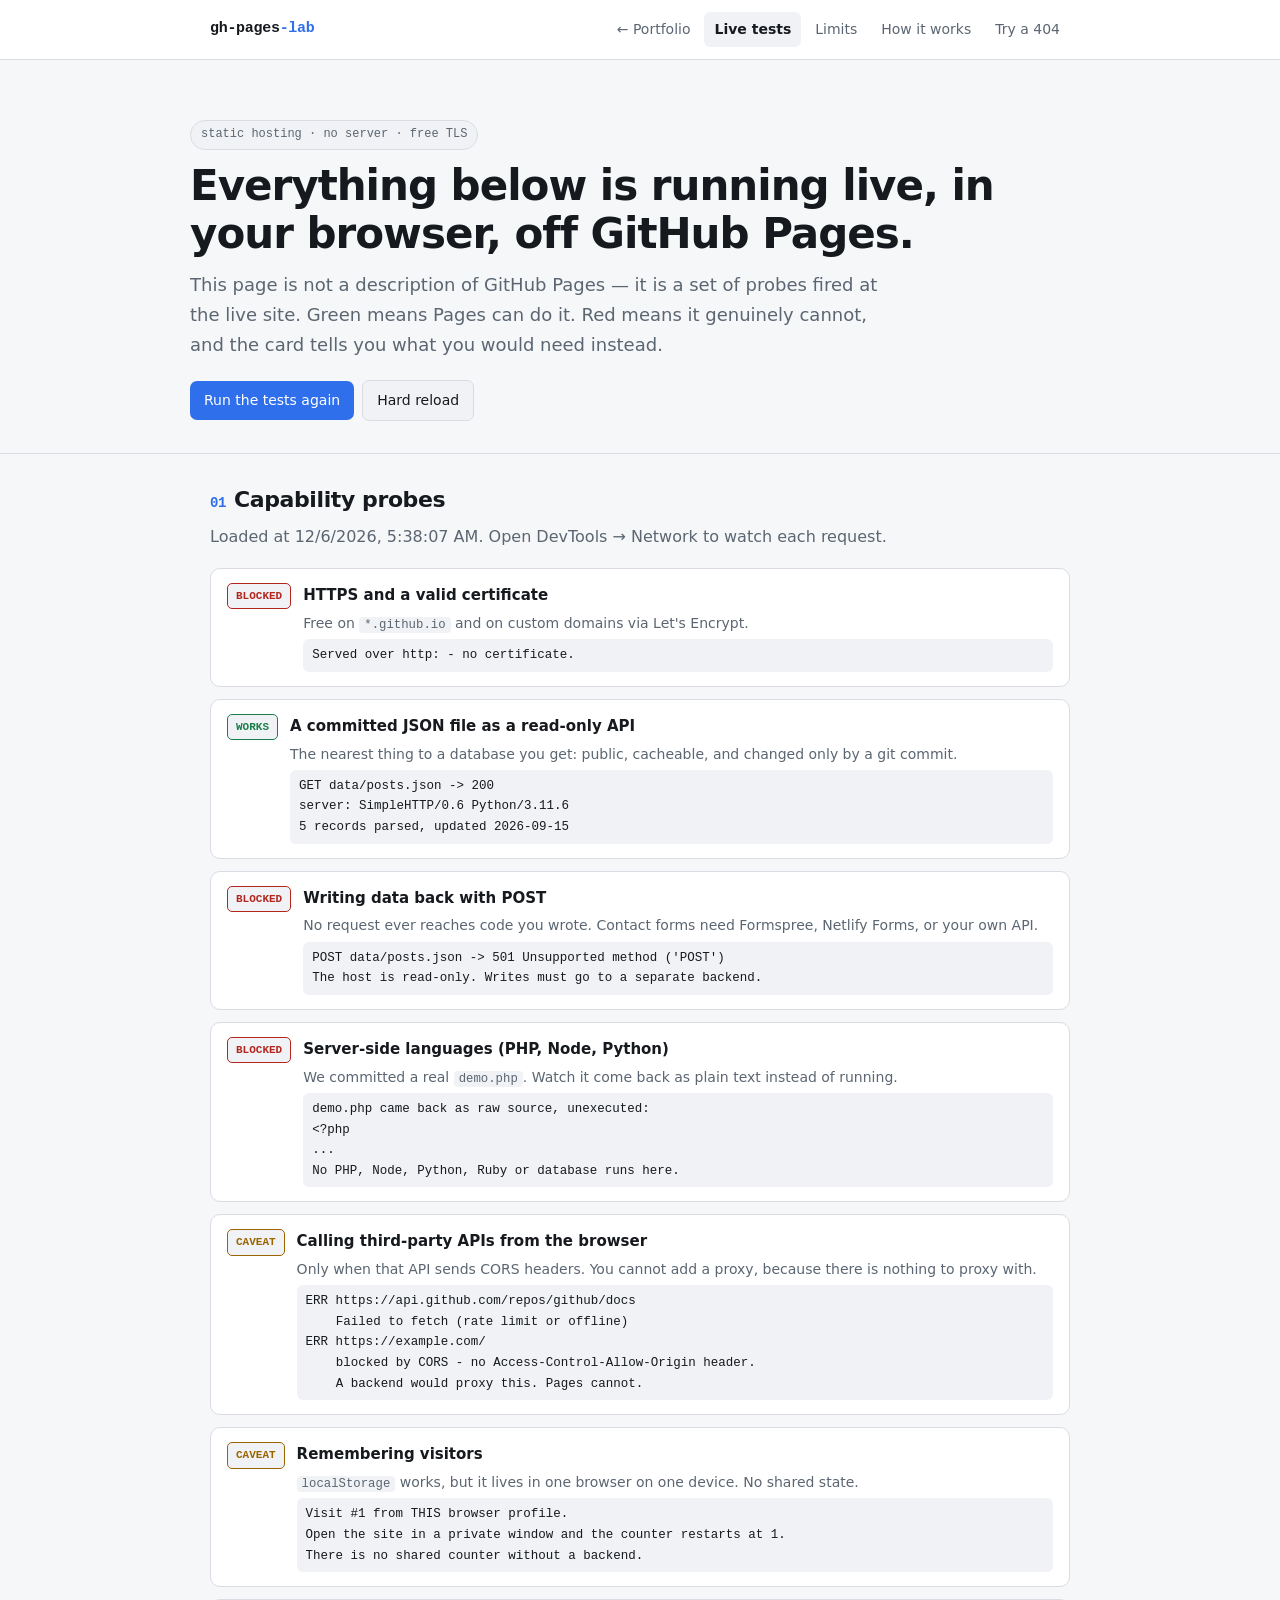
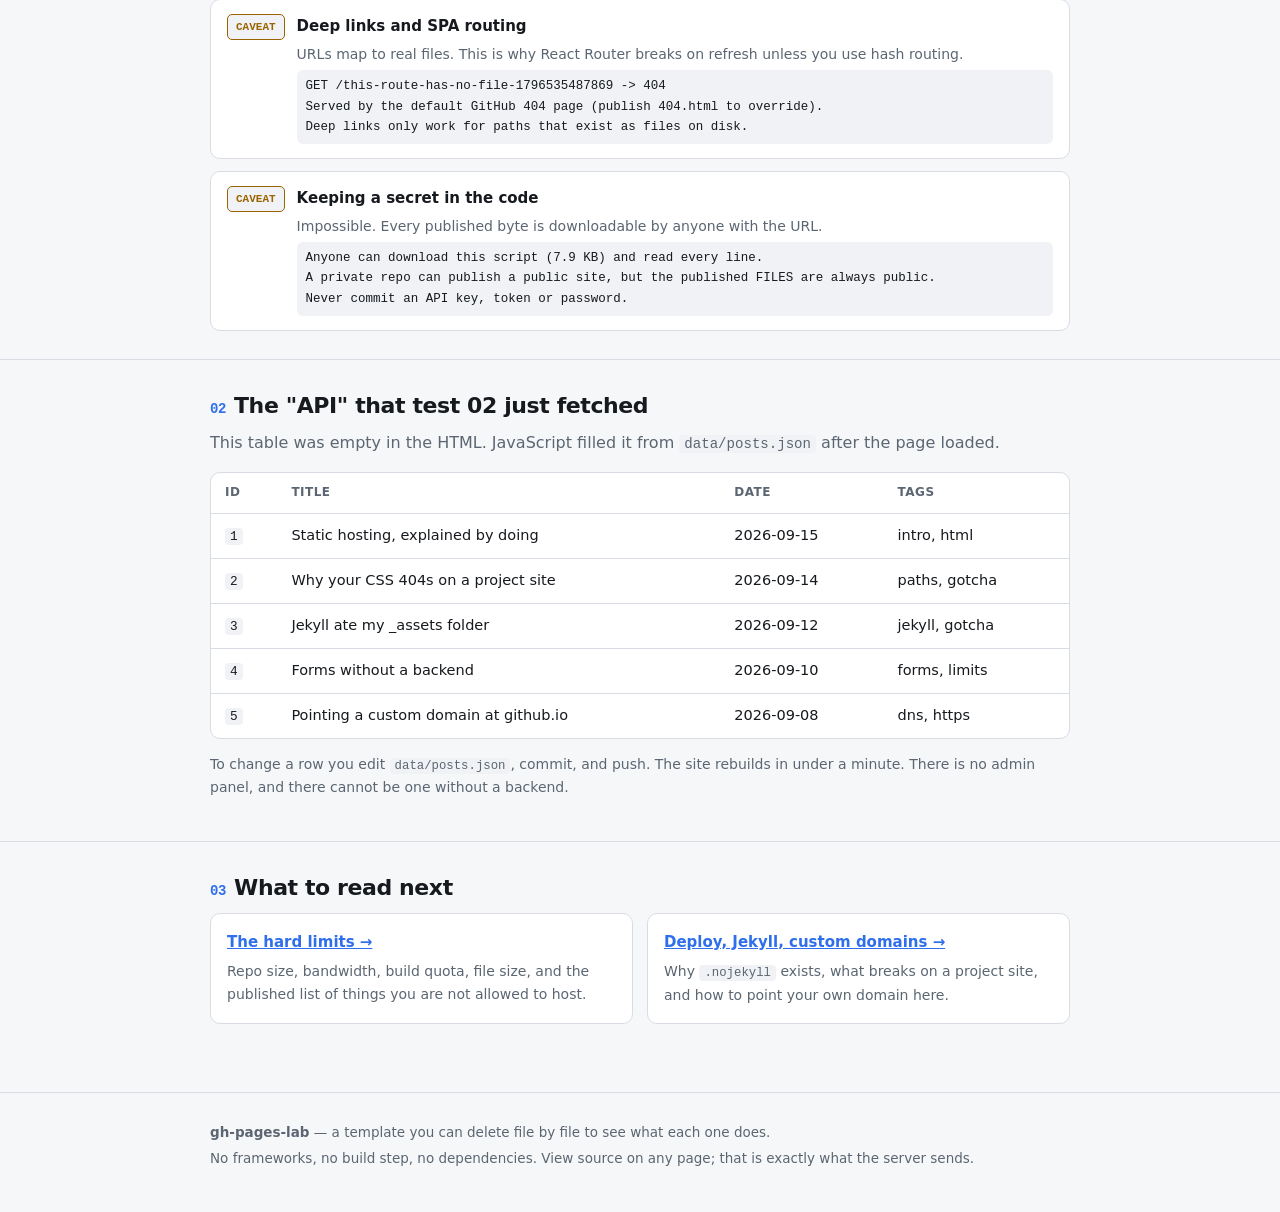
==== lab/index.html @ 284beaba "Add portfolio site; move Pages lab to /lab" ====
<!doctype html>
<html lang="en">
<head>
<meta charset="utf-8">
<meta name="viewport" content="width=device-width, initial-scale=1">
<title>GitHub Pages Lab</title>
<meta name="description" content="A live, self-testing template that shows what GitHub Pages can and cannot do.">
<link rel="icon" href="data:image/svg+xml,<svg xmlns='http://www.w3.org/2000/svg' viewBox='0 0 100 100'><text y='.9em' font-size='90'>&#129514;</text></svg>">
<link rel="stylesheet" href="../assets/css/lab.css">
<script src="lab.js" defer></script>
</head>
<body>

<header class="site">
  <div class="wrap">
    <a class="brand" href="index.html">gh-pages<span>-lab</span></a>
    <nav class="site">
      <a href="../index.html">&larr; Portfolio</a>
      <a href="index.html">Live tests</a>
      <a href="limits.html">Limits</a>
      <a href="how-it-works.html">How it works</a>
      <a href="no-such-page.html">Try a 404</a>
    </nav>
  </div>
</header>

<main>
  <div class="wrap hero">
    <p class="pill">static hosting &middot; no server &middot; free TLS</p>
    <h1>Everything below is running live, in your browser, off GitHub Pages.</h1>
    <p class="lede">
      This page is not a description of GitHub Pages &mdash; it is a set of probes fired at the
      live site. Green means Pages can do it. Red means it genuinely cannot, and the card tells
      you what you would need instead.
    </p>
    <div class="row">
      <button id="rerun">Run the tests again</button>
      <button class="ghost" onclick="location.reload()">Hard reload</button>
    </div>
  </div>

  <section>
    <div class="wrap">
      <h2><span class="num">01</span>Capability probes</h2>
      <p>Loaded at <span id="loaded-at">&hellip;</span>. Open DevTools &rarr; Network to watch each request.</p>

      <div class="tests">
        <article class="test" id="t-https" data-state="run">
          <span class="status">RUNNING</span>
          <h3>HTTPS and a valid certificate</h3>
          <p class="why">Free on <code>*.github.io</code> and on custom domains via Let's Encrypt.</p>
          <output>&hellip;</output>
        </article>

        <article class="test" id="t-json" data-state="run">
          <span class="status">RUNNING</span>
          <h3>A committed JSON file as a read-only API</h3>
          <p class="why">The nearest thing to a database you get: public, cacheable, and changed only by a git commit.</p>
          <output>&hellip;</output>
        </article>

        <article class="test" id="t-post" data-state="run">
          <span class="status">RUNNING</span>
          <h3>Writing data back with POST</h3>
          <p class="why">No request ever reaches code you wrote. Contact forms need Formspree, Netlify Forms, or your own API.</p>
          <output>&hellip;</output>
        </article>

        <article class="test" id="t-server" data-state="run">
          <span class="status">RUNNING</span>
          <h3>Server-side languages (PHP, Node, Python)</h3>
          <p class="why">We committed a real <code>demo.php</code>. Watch it come back as plain text instead of running.</p>
          <output>&hellip;</output>
        </article>

        <article class="test" id="t-cors" data-state="run">
          <span class="status">RUNNING</span>
          <h3>Calling third-party APIs from the browser</h3>
          <p class="why">Only when that API sends CORS headers. You cannot add a proxy, because there is nothing to proxy with.</p>
          <output>&hellip;</output>
        </article>

        <article class="test" id="t-storage" data-state="run">
          <span class="status">RUNNING</span>
          <h3>Remembering visitors</h3>
          <p class="why"><code>localStorage</code> works, but it lives in one browser on one device. No shared state.</p>
          <output>&hellip;</output>
        </article>

        <article class="test" id="t-routing" data-state="run">
          <span class="status">RUNNING</span>
          <h3>Deep links and SPA routing</h3>
          <p class="why">URLs map to real files. This is why React Router breaks on refresh unless you use hash routing.</p>
          <output>&hellip;</output>
        </article>

        <article class="test" id="t-secrets" data-state="run">
          <span class="status">RUNNING</span>
          <h3>Keeping a secret in the code</h3>
          <p class="why">Impossible. Every published byte is downloadable by anyone with the URL.</p>
          <output>&hellip;</output>
        </article>
      </div>
    </div>
  </section>

  <section>
    <div class="wrap">
      <h2><span class="num">02</span>The "API" that test 02 just fetched</h2>
      <p>This table was empty in the HTML. JavaScript filled it from <code>data/posts.json</code> after the page loaded.</p>
      <div class="tablewrap">
        <table id="posts">
          <thead><tr><th>ID</th><th>Title</th><th>Date</th><th>Tags</th></tr></thead>
          <tbody><tr><td colspan="4">loading&hellip;</td></tr></tbody>
        </table>
      </div>
      <p style="font-size:14px;color:var(--muted)">
        To change a row you edit <code>data/posts.json</code>, commit, and push. The site rebuilds in
        under a minute. There is no admin panel, and there cannot be one without a backend.
      </p>
    </div>
  </section>

  <section>
    <div class="wrap">
      <h2><span class="num">03</span>What to read next</h2>
      <div class="grid2">
        <div class="card">
          <h3><a href="limits.html">The hard limits &rarr;</a></h3>
          <p>Repo size, bandwidth, build quota, file size, and the published list of things you are not allowed to host.</p>
        </div>
        <div class="card">
          <h3><a href="how-it-works.html">Deploy, Jekyll, custom domains &rarr;</a></h3>
          <p>Why <code>.nojekyll</code> exists, what breaks on a project site, and how to point your own domain here.</p>
        </div>
      </div>
    </div>
  </section>
</main>

<footer class="site">
  <div class="wrap">
    <p><strong>gh-pages-lab</strong> &mdash; a template you can delete file by file to see what each one does.</p>
    <p>No frameworks, no build step, no dependencies. View source on any page; that is exactly what the server sends.</p>
  </div>
</footer>

</body>
</html>
---- assets/css/lab.css ----
/* ---------------------------------------------------------------
   GitHub Pages Lab - stylesheet
   Plain CSS on purpose: no build step, no Sass, no bundler.
   GitHub Pages serves this file byte-for-byte as it sits in git.
   --------------------------------------------------------------- */

:root {
  --bg: #f6f7f9;
  --surface: #ffffff;
  --surface-2: #f0f2f5;
  --border: #d9dde3;
  --text: #16191d;
  --muted: #5b6672;
  --accent: #2f6feb;
  --ok: #1a7f4b;
  --warn: #9a6400;
  --fail: #b3261e;
  --mono: ui-monospace, SFMono-Regular, "SF Mono", Menlo, Consolas, monospace;
  --radius: 10px;
  --maxw: 900px;
}

@media (prefers-color-scheme: dark) {
  :root {
    --bg: #0f1216;
    --surface: #171b21;
    --surface-2: #1e242c;
    --border: #2b323b;
    --text: #e6e9ed;
    --muted: #9aa5b1;
    --accent: #6ea8fe;
    --ok: #4ade80;
    --warn: #fbbf24;
    --fail: #f87171;
  }
}

* { box-sizing: border-box; }

body {
  margin: 0;
  background: var(--bg);
  color: var(--text);
  font: 16px/1.65 system-ui, -apple-system, "Segoe UI", Roboto, sans-serif;
  -webkit-text-size-adjust: 100%;
}

.wrap { max-width: var(--maxw); margin: 0 auto; padding: 0 20px; }

/* --- header / nav --- */
header.site {
  border-bottom: 1px solid var(--border);
  background: var(--surface);
  position: sticky; top: 0; z-index: 10;
}
header.site .wrap {
  display: flex; align-items: center; gap: 16px;
  flex-wrap: wrap; padding-block: 12px;
}
.brand {
  font-family: var(--mono); font-weight: 700; font-size: 15px;
  text-decoration: none; color: var(--text); letter-spacing: -0.3px;
}
.brand span { color: var(--accent); }
nav.site { margin-left: auto; display: flex; gap: 4px; flex-wrap: wrap; }
nav.site a {
  color: var(--muted); text-decoration: none; font-size: 14px;
  padding: 6px 10px; border-radius: 6px;
}
nav.site a:hover { background: var(--surface-2); color: var(--text); }
nav.site a[aria-current="page"] { color: var(--text); background: var(--surface-2); font-weight: 600; }

/* --- hero --- */
.hero { padding: 48px 0 32px; }
.hero h1 { font-size: clamp(28px, 5vw, 42px); line-height: 1.15; margin: 0 0 12px; letter-spacing: -1px; }
.hero p.lede { font-size: 18px; color: var(--muted); margin: 0 0 20px; max-width: 62ch; }
.pill {
  display: inline-block; font-family: var(--mono); font-size: 12px;
  padding: 4px 10px; border-radius: 999px;
  background: var(--surface-2); border: 1px solid var(--border); color: var(--muted);
}

/* --- sections --- */
section { padding: 28px 0; border-top: 1px solid var(--border); }
section h2 { font-size: 22px; margin: 0 0 6px; letter-spacing: -0.4px; }
section h2 .num { font-family: var(--mono); color: var(--accent); font-size: 14px; margin-right: 8px; }
section > .wrap > p:first-of-type { color: var(--muted); margin-top: 0; }

/* --- test cards --- */
.tests { display: grid; gap: 12px; margin-top: 18px; }
.test {
  background: var(--surface); border: 1px solid var(--border);
  border-radius: var(--radius); padding: 14px 16px;
  display: grid; grid-template-columns: auto 1fr; gap: 4px 12px; align-items: start;
}
.test .status {
  grid-row: span 3;
  font-family: var(--mono); font-size: 11px; font-weight: 700;
  padding: 3px 8px; border-radius: 5px; white-space: nowrap;
  background: var(--surface-2); color: var(--muted); border: 1px solid var(--border);
}
.test[data-state="pass"] .status { color: var(--ok); border-color: currentColor; }
.test[data-state="fail"] .status { color: var(--fail); border-color: currentColor; }
.test[data-state="warn"] .status { color: var(--warn); border-color: currentColor; }
.test h3 { margin: 0; font-size: 15px; font-weight: 650; }
.test .why { margin: 0; font-size: 14px; color: var(--muted); }
.test output {
  font-family: var(--mono); font-size: 12.5px; color: var(--text);
  background: var(--surface-2); border-radius: 6px; padding: 6px 9px;
  display: block; overflow-x: auto; white-space: pre-wrap; word-break: break-word;
}

/* --- generic bits --- */
code, kbd { font-family: var(--mono); font-size: 0.88em; background: var(--surface-2); padding: 1px 5px; border-radius: 4px; }
pre {
  background: var(--surface); border: 1px solid var(--border); border-radius: var(--radius);
  padding: 14px 16px; overflow-x: auto; font-family: var(--mono); font-size: 13px; line-height: 1.55;
}
pre code { background: none; padding: 0; font-size: inherit; }
a { color: var(--accent); }

table { border-collapse: collapse; width: 100%; font-size: 14.5px; }
.tablewrap { overflow-x: auto; border: 1px solid var(--border); border-radius: var(--radius); background: var(--surface); }
th, td { text-align: left; padding: 10px 14px; border-bottom: 1px solid var(--border); vertical-align: top; }
th { font-size: 12px; text-transform: uppercase; letter-spacing: 0.5px; color: var(--muted); }
tbody tr:last-child td { border-bottom: 0; }
td.yes { color: var(--ok); font-weight: 600; }
td.no  { color: var(--fail); font-weight: 600; }

.grid2 { display: grid; gap: 14px; grid-template-columns: repeat(auto-fit, minmax(260px, 1fr)); }
.card {
  background: var(--surface); border: 1px solid var(--border);
  border-radius: var(--radius); padding: 16px;
}
.card h3 { margin: 0 0 6px; font-size: 15px; }
.card p { margin: 0; font-size: 14px; color: var(--muted); }

button {
  font: inherit; font-size: 14px; cursor: pointer;
  background: var(--accent); color: #fff; border: 0;
  padding: 8px 14px; border-radius: 7px;
}
button.ghost { background: var(--surface-2); color: var(--text); border: 1px solid var(--border); }
button:hover { filter: brightness(1.08); }
.row { display: flex; gap: 8px; flex-wrap: wrap; align-items: center; margin-top: 12px; }

footer.site {
  border-top: 1px solid var(--border); margin-top: 40px;
  padding: 24px 0 40px; color: var(--muted); font-size: 13.5px;
}
footer.site p { margin: 4px 0; }
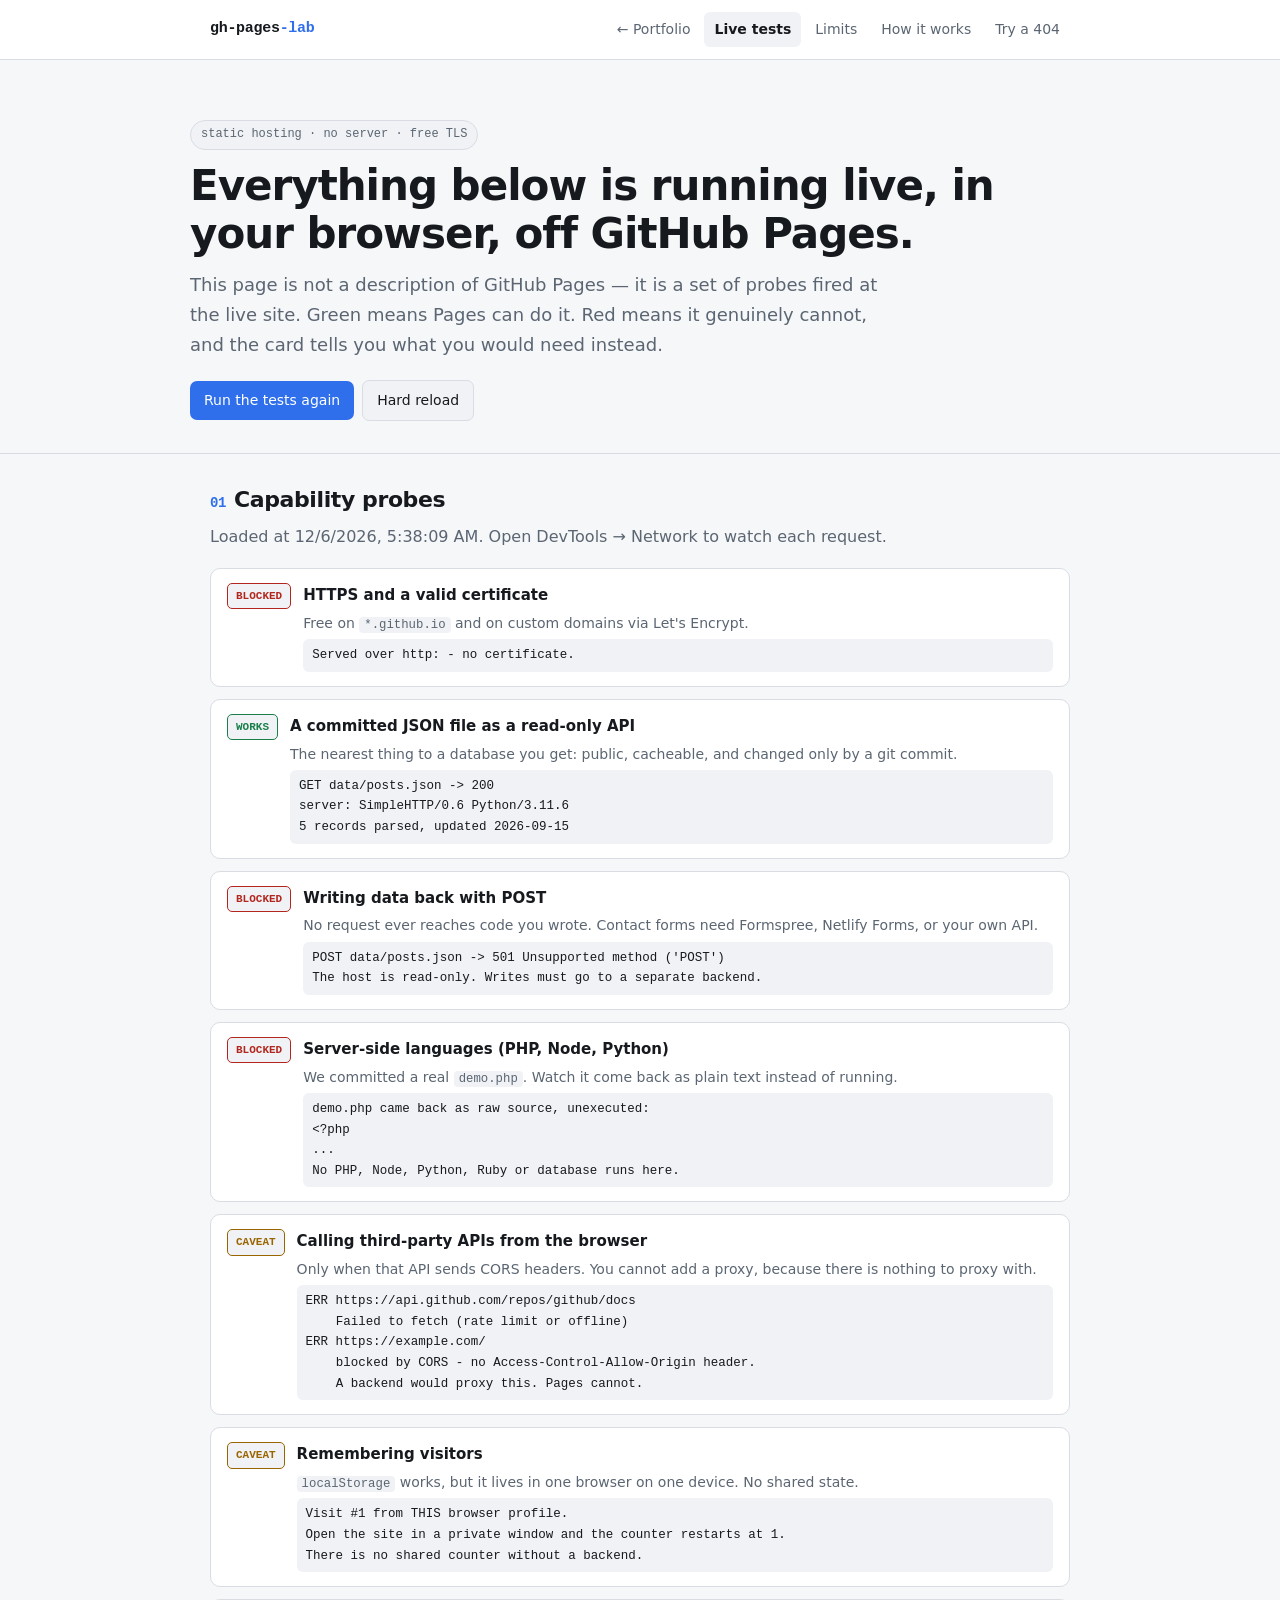
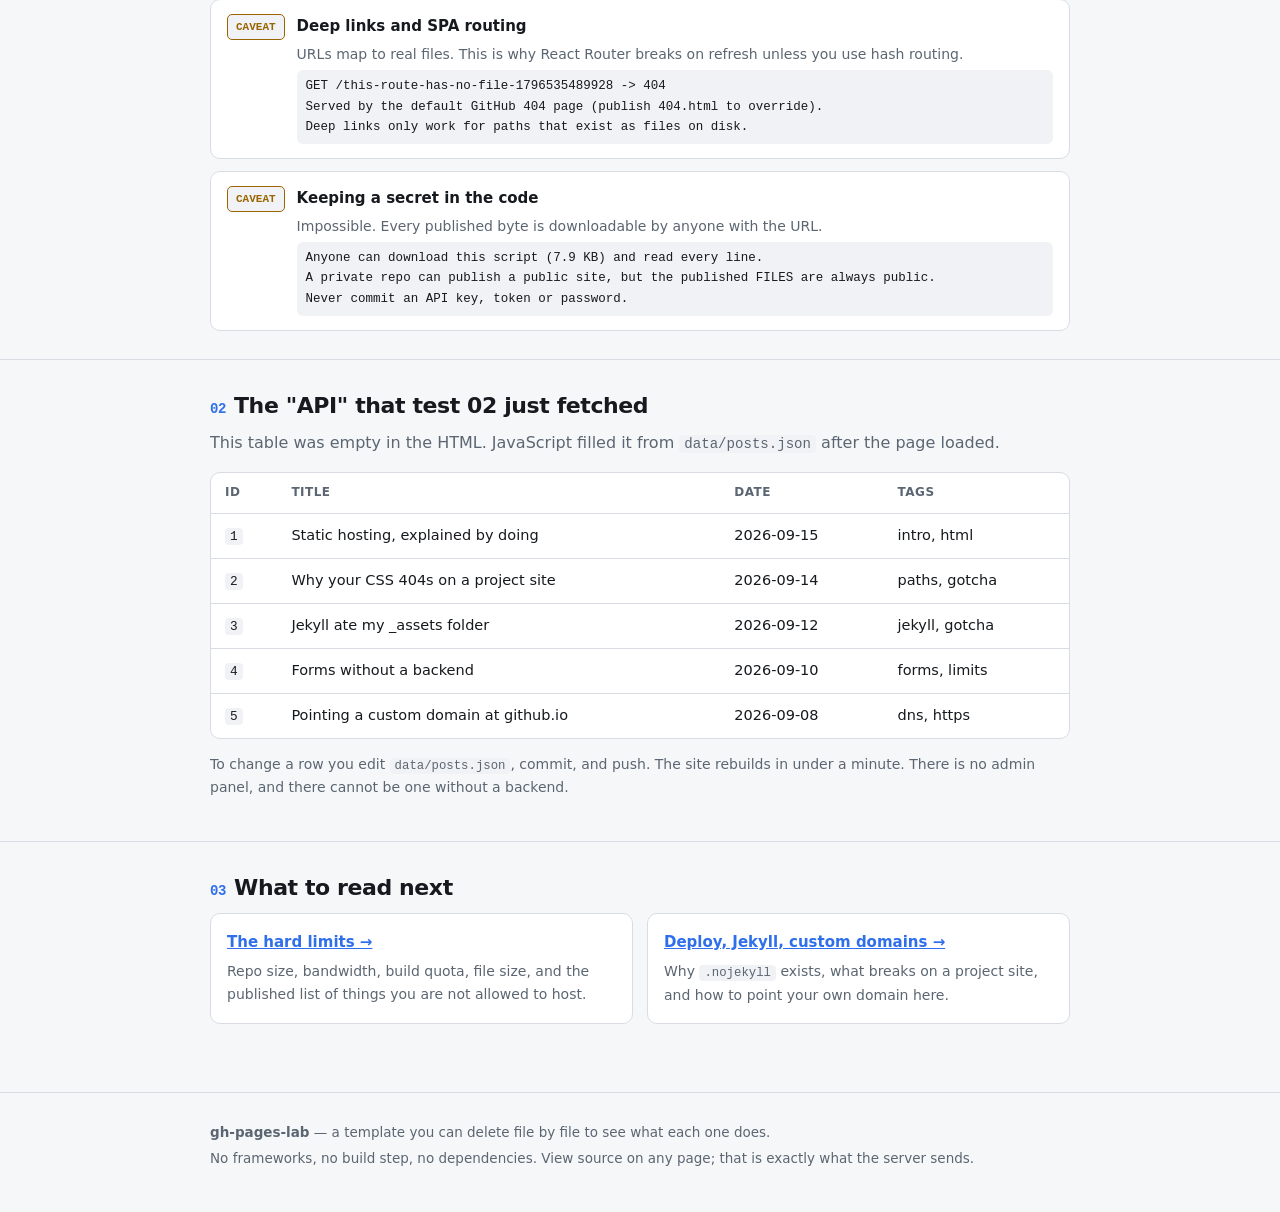
==== commit 31862ab5: "Add intro animation, orbit hero, real skill icons and asset versioning" ====
--- a/lab/index.html
+++ b/lab/index.html
@@ -6,8 +6,8 @@
 <title>GitHub Pages Lab</title>
 <meta name="description" content="A live, self-testing template that shows what GitHub Pages can and cannot do.">
 <link rel="icon" href="data:image/svg+xml,<svg xmlns='http://www.w3.org/2000/svg' viewBox='0 0 100 100'><text y='.9em' font-size='90'>&#129514;</text></svg>">
-<link rel="stylesheet" href="../assets/css/lab.css">
-<script src="lab.js" defer></script>
+<link rel="stylesheet" href="../assets/css/lab.css?v=4058492b">
+<script src="lab.js?v=7aebf0ce" defer></script>
 </head>
 <body>
 
